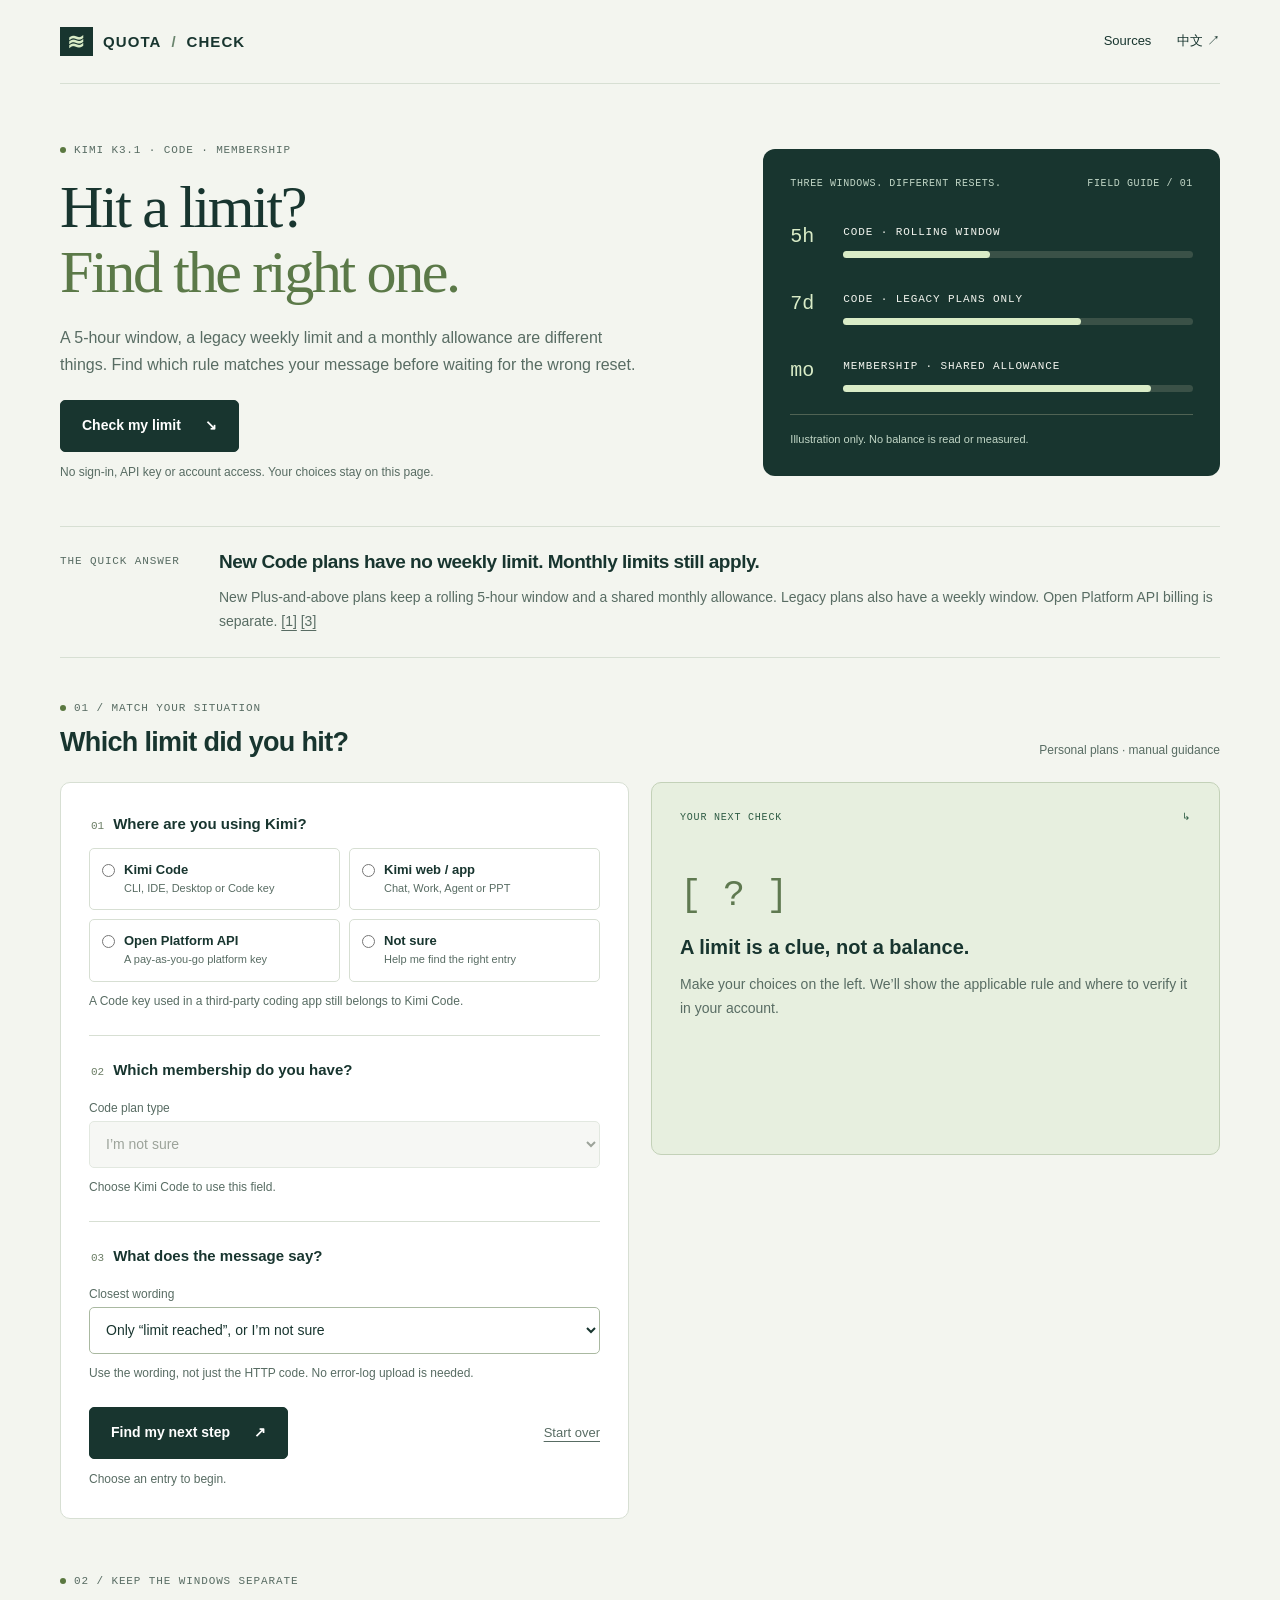
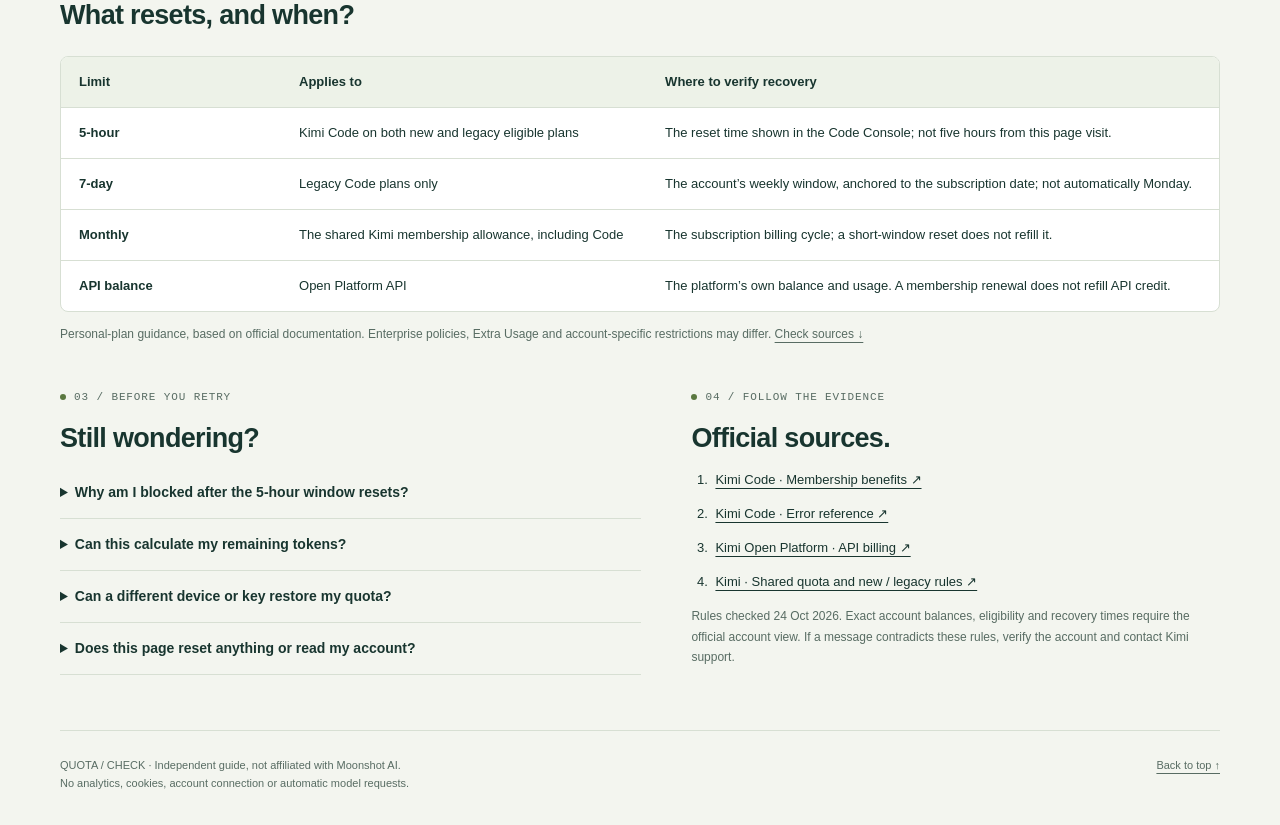
==== index.html @ 7f6f5dc1 "发布 Kimi 额度判断助手中英文首版" ====
<!doctype html>
<html lang="en">
<head>
  <meta charset="utf-8"><meta name="viewport" content="width=device-width, initial-scale=1">
  <meta name="description" content="Kimi K3.1 or Kimi Code usage limit reached? Check 5-hour, legacy weekly, shared monthly and API limits with a free, account-free guide.">
  <meta name="theme-color" content="#18352f">
  <title>Kimi K3.1 &amp; Code Usage Limit Checker | Quota Check</title>
  <link rel="canonical" href="https://yxhtl.github.io/kimi-quota-check/">
  <link rel="alternate" hreflang="en" href="https://yxhtl.github.io/kimi-quota-check/"><link rel="alternate" hreflang="zh-CN" href="https://yxhtl.github.io/kimi-quota-check/zh.html"><link rel="alternate" hreflang="x-default" href="https://yxhtl.github.io/kimi-quota-check/">
  <link rel="stylesheet" href="style.css"><script src="quota-rules.js" defer></script><script src="app.js" defer></script>
</head>
<body>
  <a class="skip" href="#check">Skip to quota check</a>
  <header class="header wrap"><a class="brand" href="index.html"><span class="brand-icon" aria-hidden="true">≋</span> QUOTA <i>/</i> CHECK</a><nav aria-label="Main navigation"><a href="#sources">Sources</a><a href="zh.html" lang="zh-CN" hreflang="zh-CN">中文 ↗</a></nav></header>
  <main>
    <section class="hero wrap" aria-labelledby="hero-title">
      <div><p class="eyebrow">KIMI K3.1 · CODE · MEMBERSHIP</p><h1 id="hero-title">Hit a limit?<br><em>Find the right one.</em></h1><p class="intro">A 5-hour window, a legacy weekly limit and a monthly allowance are different things. Find which rule matches your message before waiting for the wrong reset.</p><a class="primary" href="#check">Check my limit <span aria-hidden="true">↘</span></a><p class="privacy">No sign-in, API key or account access. Your choices stay on this page.</p></div>
      <div class="meter" aria-label="Three separate usage windows; this illustration is not your account balance"><div class="meter-top"><span>THREE WINDOWS. DIFFERENT RESETS.</span><span>FIELD GUIDE / 01</span></div><div class="meter-row"><b>5h</b><div><span class="meter-label">Code · rolling window</span><div class="meter-track"><span style="--length:42%"></span></div></div></div><div class="meter-row"><b>7d</b><div><span class="meter-label">Code · legacy plans only</span><div class="meter-track"><span style="--length:68%"></span></div></div></div><div class="meter-row"><b>mo</b><div><span class="meter-label">Membership · shared allowance</span><div class="meter-track"><span style="--length:88%"></span></div></div></div><p class="meter-note">Illustration only. No balance is read or measured.</p></div>
    </section>
    <section class="quick-answer wrap"><span class="section-tag">THE QUICK ANSWER</span><div><h2>New Code plans have no weekly limit. Monthly limits still apply.</h2><p>New Plus-and-above plans keep a rolling 5-hour window and a shared monthly allowance. Legacy plans also have a weekly window. Open Platform API billing is separate. <a href="#source-membership">[1]</a> <a href="#source-api">[3]</a></p></div></section>
    <section class="wrap" id="check" aria-labelledby="check-title"><div class="section-heading"><div><p class="eyebrow">01 / MATCH YOUR SITUATION</p><h2 id="check-title">Which limit did you hit?</h2></div><span class="small-note">Personal plans · manual guidance</span></div>
      <noscript><p class="no-script">The interactive check needs JavaScript. You can still use the <a href="#rules">rules table</a> and official sources below.</p></noscript>
      <div class="workspace">
        <form class="panel form-panel" id="quota-form">
          <fieldset><legend><span class="field-no">01</span>Where are you using Kimi?</legend><div class="product-options">
            <label class="product-option"><input type="radio" name="product" value="code" required><span><strong>Kimi Code</strong><small>CLI, IDE, Desktop or Code key</small></span></label>
            <label class="product-option"><input type="radio" name="product" value="web"><span><strong>Kimi web / app</strong><small>Chat, Work, Agent or PPT</small></span></label>
            <label class="product-option"><input type="radio" name="product" value="api"><span><strong>Open Platform API</strong><small>A pay-as-you-go platform key</small></span></label>
            <label class="product-option"><input type="radio" name="product" value="unknown"><span><strong>Not sure</strong><small>Help me find the right entry</small></span></label>
          </div><p class="hint">A Code key used in a third-party coding app still belongs to Kimi Code.</p></fieldset>
          <fieldset><legend><span class="field-no">02</span>Which membership do you have?</legend><label class="select-label" for="plan"><span class="small-note">Code plan type</span><select id="plan" name="plan" disabled><option value="unknown">I’m not sure</option><option value="new">New plan · Plus / Pro / Max / Ultra</option><option value="legacy">Legacy · Andante / Moderato / Allegretto / Allegro</option><option value="go">Go</option></select></label><p class="hint" id="plan-hint">Choose Kimi Code to use this field.</p></fieldset>
          <fieldset><legend><span class="field-no">03</span>What does the message say?</legend><label class="select-label" for="symptom"><span class="small-note">Closest wording</span><select id="symptom" name="symptom"><option value="unknown">Only “limit reached”, or I’m not sure</option><option value="five">5-hour usage limit</option><option value="week">Weekly / 7-day usage limit</option><option value="month">Monthly quota / billing-cycle limit</option><option value="credit">Credit or Extra Usage balance is insufficient</option><option value="permission">No access to a model or context window</option><option value="rate">Only 429, too many requests, or engine overload</option></select></label><p class="hint">Use the wording, not just the HTTP code. No error-log upload is needed.</p></fieldset>
          <div class="form-actions"><button class="primary" type="submit">Find my next step <span aria-hidden="true">↗</span></button><button class="reset" type="reset">Start over</button></div><p class="feedback" id="form-feedback" aria-live="polite">Choose an entry to begin.</p>
        </form>
        <section class="panel result-panel" id="result-panel" aria-label="Your result"><p class="result-kicker"><span>YOUR NEXT CHECK</span><span aria-hidden="true">↳</span></p><div id="empty-result" class="result-placeholder"><div class="empty-icon" aria-hidden="true">[ ? ]</div><h3>A limit is a clue, not a balance.</h3><p>Make your choices on the left. We’ll show the applicable rule and where to verify it in your account.</p></div><div id="result-content" hidden><h3 id="result-title" tabindex="-1"></h3><p class="result-summary" id="result-summary"></p><p class="result-label">WHAT TO DO NEXT</p><ol class="result-steps" id="result-steps"></ol><p class="result-caution" id="result-caution"></p><div class="result-links" id="result-links"></div></div></section>
      </div>
    </section>
    <section class="reference wrap" id="rules" aria-labelledby="rules-title"><div class="section-heading"><div><p class="eyebrow">02 / KEEP THE WINDOWS SEPARATE</p><h2 id="rules-title">What resets, and when?</h2></div></div><div class="table-scroll" tabindex="0" role="region" aria-label="Quota rules table"><table><thead><tr><th scope="col">Limit</th><th scope="col">Applies to</th><th scope="col">Where to verify recovery</th></tr></thead><tbody><tr><th scope="row">5-hour</th><td>Kimi Code on both new and legacy eligible plans</td><td>The reset time shown in the Code Console; not five hours from this page visit.</td></tr><tr><th scope="row">7-day</th><td>Legacy Code plans only</td><td>The account’s weekly window, anchored to the subscription date; not automatically Monday.</td></tr><tr><th scope="row">Monthly</th><td>The shared Kimi membership allowance, including Code</td><td>The subscription billing cycle; a short-window reset does not refill it.</td></tr><tr><th scope="row">API balance</th><td>Open Platform API</td><td>The platform’s own balance and usage. A membership renewal does not refill API credit.</td></tr></tbody></table></div><p class="table-note">Personal-plan guidance, based on official documentation. Enterprise policies, Extra Usage and account-specific restrictions may differ. <a href="#sources">Check sources ↓</a></p></section>
    <section class="bottom-grid wrap"><div class="faq"><p class="eyebrow">03 / BEFORE YOU RETRY</p><h2>Still wondering?</h2><details><summary>Why am I blocked after the 5-hour window resets?</summary><p>The monthly pool can still be exhausted; legacy plans also have a weekly limit. Check all applicable meters in the official console.</p></details><details><summary>Can this calculate my remaining tokens?</summary><p>No. The official documents do not provide a universal token cap. Usage depends on your plan and workload, so a percentage cannot reliably be turned into a fixed number of tokens.</p></details><details><summary>Can a different device or key restore my quota?</summary><p>Kimi Code devices and Code keys share account usage. A separate Open Platform API key uses separate billing, not a fresh membership allowance.</p></details><details><summary>Does this page reset anything or read my account?</summary><p>No. It filters published guidance using your selections. Nothing is sent, stored or connected. Exact balances and reset times come from Kimi.</p></details></div><div class="sources" id="sources"><p class="eyebrow">04 / FOLLOW THE EVIDENCE</p><h2>Official sources.</h2><ol><li id="source-membership"><a href="https://www.kimi.com/code/docs/en/kimi-code/membership.html">Kimi Code · Membership benefits ↗</a></li><li id="source-errors"><a href="https://www.kimi.com/code/docs/en/kimi-code/error-reference.html">Kimi Code · Error reference ↗</a></li><li id="source-api"><a href="https://platform.kimi.com/docs/pricing/chat">Kimi Open Platform · API billing ↗</a></li><li id="source-shared"><a href="https://www.kimi.com/help/membership/membership-update-rules">Kimi · Shared quota and new / legacy rules ↗</a></li></ol><p class="source-note">Rules checked <time datetime="2026-10-24">24 Oct 2026</time>. Exact account balances, eligibility and recovery times require the official account view. If a message contradicts these rules, verify the account and contact Kimi support.</p></div></section>
  </main><footer class="wrap"><p>QUOTA / CHECK · Independent guide, not affiliated with Moonshot AI.<br>No analytics, cookies, account connection or automatic model requests.</p><a href="#hero-title">Back to top ↑</a></footer>
</body>
</html>
---- style.css ----
:root{--ink:#18352f;--muted:#586c63;--paper:#f3f5ef;--white:#fff;--line:#d7dfd3;--green:#d9ecc7;--accent:#2e5c44;--soft:#edf2e8;--mono:Consolas,"Liberation Mono",monospace}
*{box-sizing:border-box}html{scroll-behavior:smooth;scroll-padding-top:24px}body{margin:0;color:var(--ink);background:var(--paper);font-family:Arial,"Microsoft YaHei",sans-serif;line-height:1.7;-webkit-font-smoothing:antialiased}a{color:inherit;text-underline-offset:4px}a:hover{color:var(--accent)}button,select,input{font:inherit}button,select,a{touch-action:manipulation}:focus-visible{outline:3px solid #a15c1d;outline-offset:4px}[hidden]{display:none!important}.wrap{width:min(1160px,calc(100% - 64px));margin-inline:auto}.skip{position:absolute;top:-80px;left:16px;z-index:2;background:var(--ink);color:white;padding:10px 18px}.skip:focus{top:10px}.header{display:flex;align-items:center;justify-content:space-between;gap:20px;padding-block:27px;border-bottom:1px solid var(--line)}.brand{display:flex;gap:10px;align-items:center;text-decoration:none;font-size:15px;font-weight:800;letter-spacing:.07em}.brand-icon{background:var(--ink);color:var(--green);padding:0 7px;font-size:21px;line-height:29px}.brand i{font-style:normal;color:#6a856e}nav{display:flex;gap:26px;font-size:13px}nav a{text-decoration:none}.hero{display:grid;grid-template-columns:1.4fr 1fr;gap:64px;align-items:center;padding-block:58px 44px}.eyebrow,.section-tag,.micro,.meter-label{font:11px/1.6 var(--mono);letter-spacing:.08em;text-transform:uppercase}.eyebrow{color:var(--muted);margin:0 0 14px}.eyebrow::before{content:"";display:inline-block;width:6px;height:6px;background:#5a7840;border-radius:50%;margin-right:8px}h1{font:500 clamp(40px,4.7vw,64px)/1.09 Georgia,"Songti SC",SimSun,serif;letter-spacing:-.04em;margin:0 0 19px}h1 em{font-style:normal;color:#5b7948}.intro{max-width:590px;font-size:16px;color:var(--muted);margin:0 0 22px}.primary{display:inline-flex;align-items:center;justify-content:space-between;gap:24px;background:var(--ink);color:white;border:1px solid var(--ink);padding:13px 21px;text-decoration:none;font-size:14px;font-weight:bold;cursor:pointer;border-radius:5px}.primary:hover{background:var(--accent);color:white}.privacy{font-size:12px;color:var(--muted);margin:10px 0 0}.meter{background:var(--ink);border-radius:12px;padding:27px;color:var(--paper)}.meter-top{display:flex;justify-content:space-between;gap:14px;color:#c2d7c7;font:10px/1.5 var(--mono);letter-spacing:.06em}.meter-row{display:grid;grid-template-columns:40px 1fr;gap:13px;align-items:center;margin-top:25px}.meter-row b{font:20px/1 var(--mono);color:var(--green)}.meter-track{height:7px;border-radius:10px;background:#3a5147;margin-top:8px}.meter-track span{display:block;width:var(--length);height:100%;border-radius:inherit;background:var(--green)}.meter-note{font-size:11px;color:#c2d7c7;border-top:1px solid #506354;padding-top:15px;margin:22px 0 0}.quick-answer{display:grid;grid-template-columns:135px 1fr;gap:24px;border-block:1px solid var(--line);padding-block:23px;margin-bottom:42px}.section-tag{color:var(--muted);padding-top:3px}h2{font-size:27px;line-height:1.3;letter-spacing:-.025em;margin:0 0 11px}h3{font-size:20px;line-height:1.4;margin:0 0 12px}.quick-answer h2{font-size:19px}.quick-answer p{margin:0;color:var(--muted);font-size:14px}.section-heading{display:flex;align-items:flex-end;justify-content:space-between;gap:25px;margin-bottom:22px}.section-heading .eyebrow{margin-bottom:8px}.section-heading h2{margin:0}.small-note{font-size:12px;color:var(--muted)}.workspace{display:grid;grid-template-columns:1fr 1fr;gap:22px;align-items:start}.panel{background:var(--white);border:1px solid var(--line);border-radius:10px;padding:28px}.form-panel{padding-top:7px}fieldset{margin:0;padding:21px 0 24px;border:0;border-bottom:1px solid var(--line);min-width:0}fieldset:last-of-type{border-bottom:0}legend{float:left;width:100%;font-size:15px;font-weight:bold;margin:0 0 11px}.field-no{font:11px var(--mono);color:#6c7e66;margin-right:9px}.product-options{clear:both;display:grid;grid-template-columns:1fr 1fr;gap:9px}.product-option{position:relative;display:flex;align-items:flex-start;gap:9px;border:1px solid var(--line);padding:12px;cursor:pointer;border-radius:5px;font-size:13px;line-height:1.4}.product-option input{margin:3px 0 0;accent-color:var(--accent);flex-shrink:0}.product-option:has(input:checked){background:var(--soft);border-color:var(--accent)}.product-option strong{display:block;font-size:13px}.product-option small{font-size:11px;color:var(--muted)}.select-label{display:block;clear:both}.select-label select{width:100%;min-height:47px;border:1px solid #aab9a1;color:var(--ink);background:white;border-radius:5px;padding:10px 32px 10px 12px;font-size:14px}.select-label select:disabled{background:#f3f4f0;color:#737d70;border-color:var(--line)}.hint{clear:both;font-size:12px;color:var(--muted);margin:9px 0 0}.form-actions{display:flex;align-items:center;justify-content:space-between;gap:20px}.reset{border:0;background:none;color:var(--muted);padding:9px 0;cursor:pointer;font-size:13px;text-decoration:underline;text-underline-offset:4px}.feedback{font-size:12px;min-height:21px;margin:10px 0 0;color:var(--muted)}.result-panel{background:#e7efdf;min-height:373px;border-color:#c3d1b8}.result-kicker{display:flex;align-items:center;justify-content:space-between;font:10px var(--mono);letter-spacing:.08em;margin:0 0 22px;color:var(--accent)}.result-placeholder{padding-block:33px}.result-placeholder .empty-icon{font:36px/1 var(--mono);margin-bottom:19px;color:#5f7950}.result-placeholder p{font-size:14px;color:var(--muted);margin:0}.result-summary{font-size:15px;margin:0 0 22px}.result-label{font-size:11px;letter-spacing:.04em;color:#496042;font-weight:bold;margin:17px 0 8px}.result-steps{font-size:14px;padding-left:22px;margin:0}.result-steps li{padding-left:4px;margin-bottom:10px}.result-caution{padding:14px;border:1px solid #b9cba9;background:#f5f8f0;font-size:13px;margin-top:19px;border-radius:5px}.result-links{display:flex;flex-direction:column;align-items:flex-start;gap:8px;border-top:1px solid #b9cba9;margin-top:23px;padding-top:17px;font-size:12px}.reference{padding-block:54px 35px}.table-scroll{overflow:auto;border:1px solid var(--line);border-radius:8px;background:white}table{width:100%;border-collapse:collapse;min-width:560px;text-align:left;font-size:13px}th,td{padding:14px 18px;border-bottom:1px solid var(--line);vertical-align:top}thead{background:var(--soft)}th{font-weight:600}tbody th{width:19%}tbody tr:last-child td,tbody tr:last-child th{border-bottom:0}.table-note{font-size:12px;color:var(--muted);margin-bottom:0}.bottom-grid{display:grid;grid-template-columns:1.1fr 1fr;gap:50px;padding-block:10px 50px}.faq details{border-bottom:1px solid var(--line);padding:15px 0;font-size:14px}.faq summary{cursor:pointer;font-weight:bold;line-height:1.5}.faq details p{color:var(--muted);font-size:13px;margin:12px 0 0}.sources{padding-top:0}.sources ol{padding-left:20px;font-size:13px}.sources li{margin-bottom:12px;padding-left:4px}.source-note{font-size:12px;color:var(--muted)}footer{display:flex;align-items:flex-start;justify-content:space-between;gap:26px;border-top:1px solid var(--line);padding-block:25px 32px;font-size:11px;color:var(--muted)}footer p{margin:0;max-width:590px}footer a{white-space:nowrap}.no-script{font-size:14px;padding:16px;background:#fff3d8}.no-script a{font-weight:bold}
@media(max-width:850px){.hero{gap:28px;grid-template-columns:1.2fr 1fr}.workspace{gap:16px}.panel{padding:21px}.form-panel{padding-top:0}.bottom-grid{gap:30px}.wrap{width:calc(100% - 40px)}}
@media(max-width:650px){.wrap{width:calc(100% - 32px)}.header{padding-block:21px}.brand{font-size:12px;gap:7px}nav{gap:15px;font-size:12px}.hero{grid-template-columns:1fr;gap:26px;padding-block:37px 28px}h1{font-size:43px}.intro{font-size:15px}.meter{padding:20px}.meter-row{margin-top:15px}.meter-note{margin-top:17px;padding-top:12px}.meter-top{font-size:9px}.quick-answer{grid-template-columns:1fr;gap:8px;padding-block:20px;margin-bottom:30px}.section-heading{display:block}.section-heading .small-note{display:block;margin-top:9px}.workspace,.bottom-grid{grid-template-columns:1fr}.panel{padding:21px}.form-panel{padding-top:0}.result-panel{min-height:260px}.result-placeholder{padding-block:15px}h2{font-size:25px}.reference{padding-block:35px 24px}.bottom-grid{gap:30px;padding-bottom:33px}.product-option{padding:11px 9px}.product-option strong{font-size:12px}.form-actions{gap:12px}.form-actions .primary{font-size:13px;padding:12px 16px}footer{display:block}footer p{margin-bottom:14px}}
@media(max-width:650px){.header{gap:10px}nav{gap:12px}html[lang="zh-CN"] h1{font-size:clamp(29px,9vw,36px);line-height:1.18}}
@media(prefers-reduced-motion:reduce){html{scroll-behavior:auto}}
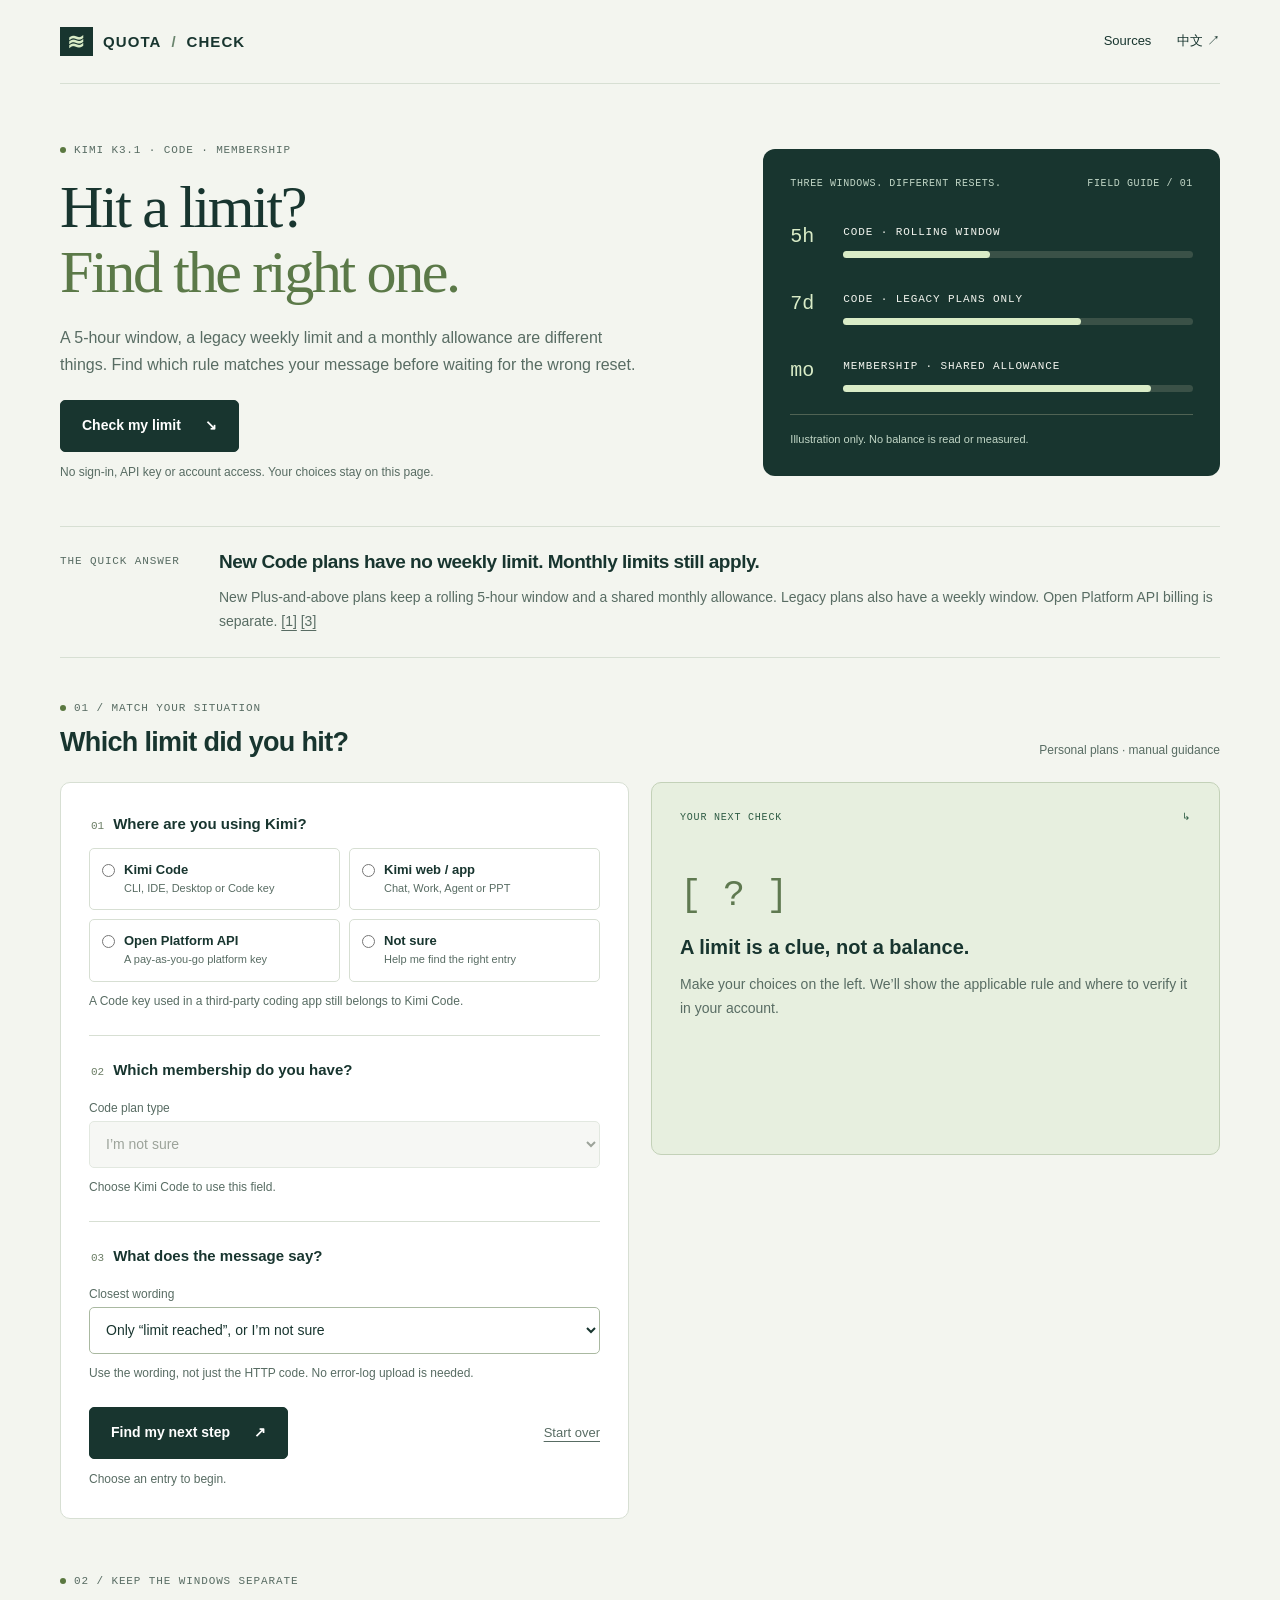
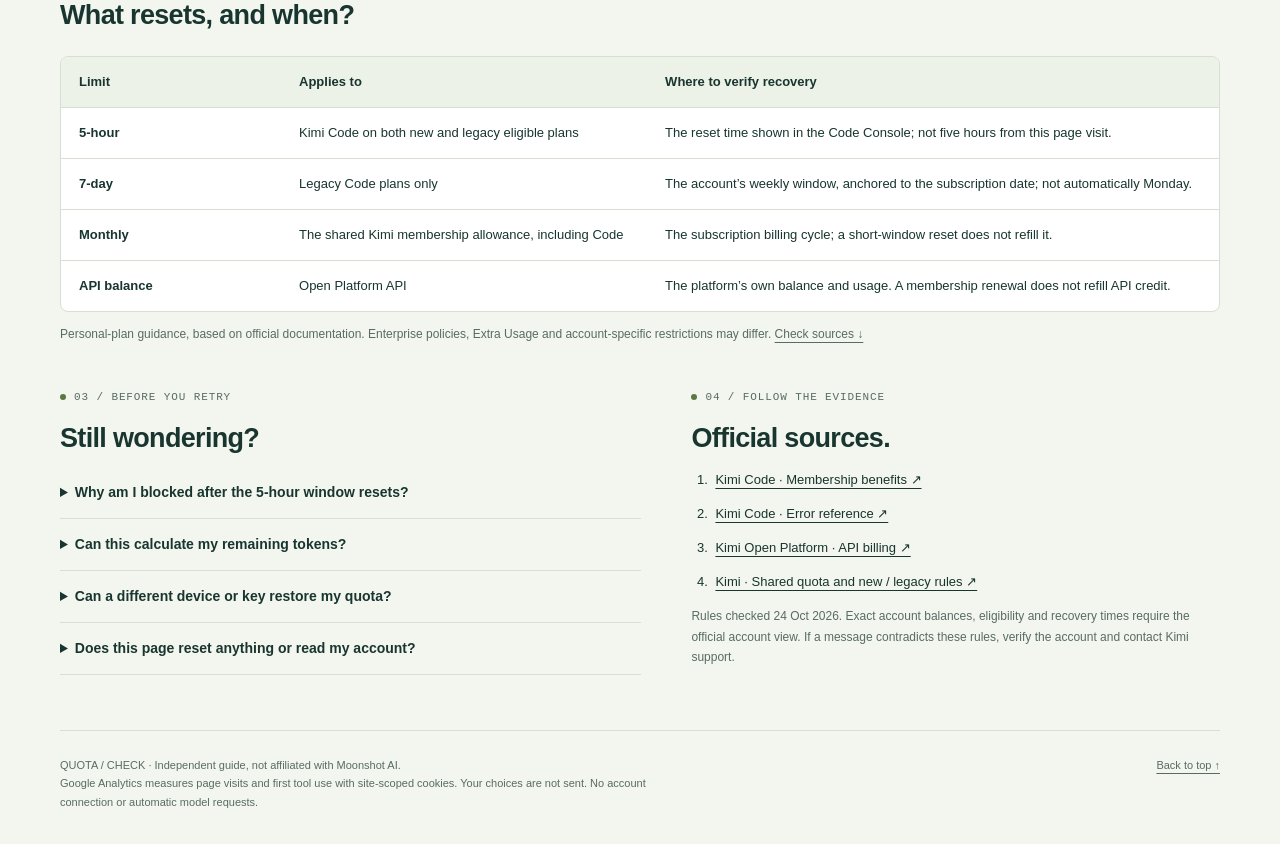
==== commit bcb67d67: "接入 Kimi 独立搜索验证与精简访问统计" ====
--- a/index.html
+++ b/index.html
@@ -4,10 +4,11 @@
   <meta charset="utf-8"><meta name="viewport" content="width=device-width, initial-scale=1">
   <meta name="description" content="Kimi K3.1 or Kimi Code usage limit reached? Check 5-hour, legacy weekly, shared monthly and API limits with a free, account-free guide.">
   <meta name="theme-color" content="#18352f">
+  <meta name="google-site-verification" content="pBHkKJALWgEsYoh5x7FHXkiHy3ZJy1XOUQiFGZpVjVI">
   <title>Kimi K3.1 &amp; Code Usage Limit Checker | Quota Check</title>
   <link rel="canonical" href="https://yxhtl.github.io/kimi-quota-check/">
   <link rel="alternate" hreflang="en" href="https://yxhtl.github.io/kimi-quota-check/"><link rel="alternate" hreflang="zh-CN" href="https://yxhtl.github.io/kimi-quota-check/zh.html"><link rel="alternate" hreflang="x-default" href="https://yxhtl.github.io/kimi-quota-check/">
-  <link rel="stylesheet" href="style.css"><script src="quota-rules.js" defer></script><script src="app.js" defer></script>
+  <link rel="stylesheet" href="style.css"><script src="quota-rules.js" defer></script><script src="analytics.js" defer></script><script src="app.js" defer></script>
 </head>
 <body>
   <a class="skip" href="#check">Skip to quota check</a>
@@ -37,6 +38,6 @@
     </section>
     <section class="reference wrap" id="rules" aria-labelledby="rules-title"><div class="section-heading"><div><p class="eyebrow">02 / KEEP THE WINDOWS SEPARATE</p><h2 id="rules-title">What resets, and when?</h2></div></div><div class="table-scroll" tabindex="0" role="region" aria-label="Quota rules table"><table><thead><tr><th scope="col">Limit</th><th scope="col">Applies to</th><th scope="col">Where to verify recovery</th></tr></thead><tbody><tr><th scope="row">5-hour</th><td>Kimi Code on both new and legacy eligible plans</td><td>The reset time shown in the Code Console; not five hours from this page visit.</td></tr><tr><th scope="row">7-day</th><td>Legacy Code plans only</td><td>The account’s weekly window, anchored to the subscription date; not automatically Monday.</td></tr><tr><th scope="row">Monthly</th><td>The shared Kimi membership allowance, including Code</td><td>The subscription billing cycle; a short-window reset does not refill it.</td></tr><tr><th scope="row">API balance</th><td>Open Platform API</td><td>The platform’s own balance and usage. A membership renewal does not refill API credit.</td></tr></tbody></table></div><p class="table-note">Personal-plan guidance, based on official documentation. Enterprise policies, Extra Usage and account-specific restrictions may differ. <a href="#sources">Check sources ↓</a></p></section>
     <section class="bottom-grid wrap"><div class="faq"><p class="eyebrow">03 / BEFORE YOU RETRY</p><h2>Still wondering?</h2><details><summary>Why am I blocked after the 5-hour window resets?</summary><p>The monthly pool can still be exhausted; legacy plans also have a weekly limit. Check all applicable meters in the official console.</p></details><details><summary>Can this calculate my remaining tokens?</summary><p>No. The official documents do not provide a universal token cap. Usage depends on your plan and workload, so a percentage cannot reliably be turned into a fixed number of tokens.</p></details><details><summary>Can a different device or key restore my quota?</summary><p>Kimi Code devices and Code keys share account usage. A separate Open Platform API key uses separate billing, not a fresh membership allowance.</p></details><details><summary>Does this page reset anything or read my account?</summary><p>No. It filters published guidance using your selections. Nothing is sent, stored or connected. Exact balances and reset times come from Kimi.</p></details></div><div class="sources" id="sources"><p class="eyebrow">04 / FOLLOW THE EVIDENCE</p><h2>Official sources.</h2><ol><li id="source-membership"><a href="https://www.kimi.com/code/docs/en/kimi-code/membership.html">Kimi Code · Membership benefits ↗</a></li><li id="source-errors"><a href="https://www.kimi.com/code/docs/en/kimi-code/error-reference.html">Kimi Code · Error reference ↗</a></li><li id="source-api"><a href="https://platform.kimi.com/docs/pricing/chat">Kimi Open Platform · API billing ↗</a></li><li id="source-shared"><a href="https://www.kimi.com/help/membership/membership-update-rules">Kimi · Shared quota and new / legacy rules ↗</a></li></ol><p class="source-note">Rules checked <time datetime="2026-10-24">24 Oct 2026</time>. Exact account balances, eligibility and recovery times require the official account view. If a message contradicts these rules, verify the account and contact Kimi support.</p></div></section>
-  </main><footer class="wrap"><p>QUOTA / CHECK · Independent guide, not affiliated with Moonshot AI.<br>No analytics, cookies, account connection or automatic model requests.</p><a href="#hero-title">Back to top ↑</a></footer>
+  </main><footer class="wrap"><p>QUOTA / CHECK · Independent guide, not affiliated with Moonshot AI.<br>Google Analytics measures page visits and first tool use with site-scoped cookies. Your choices are not sent. No account connection or automatic model requests.</p><a href="#hero-title">Back to top ↑</a></footer>
 </body>
 </html>
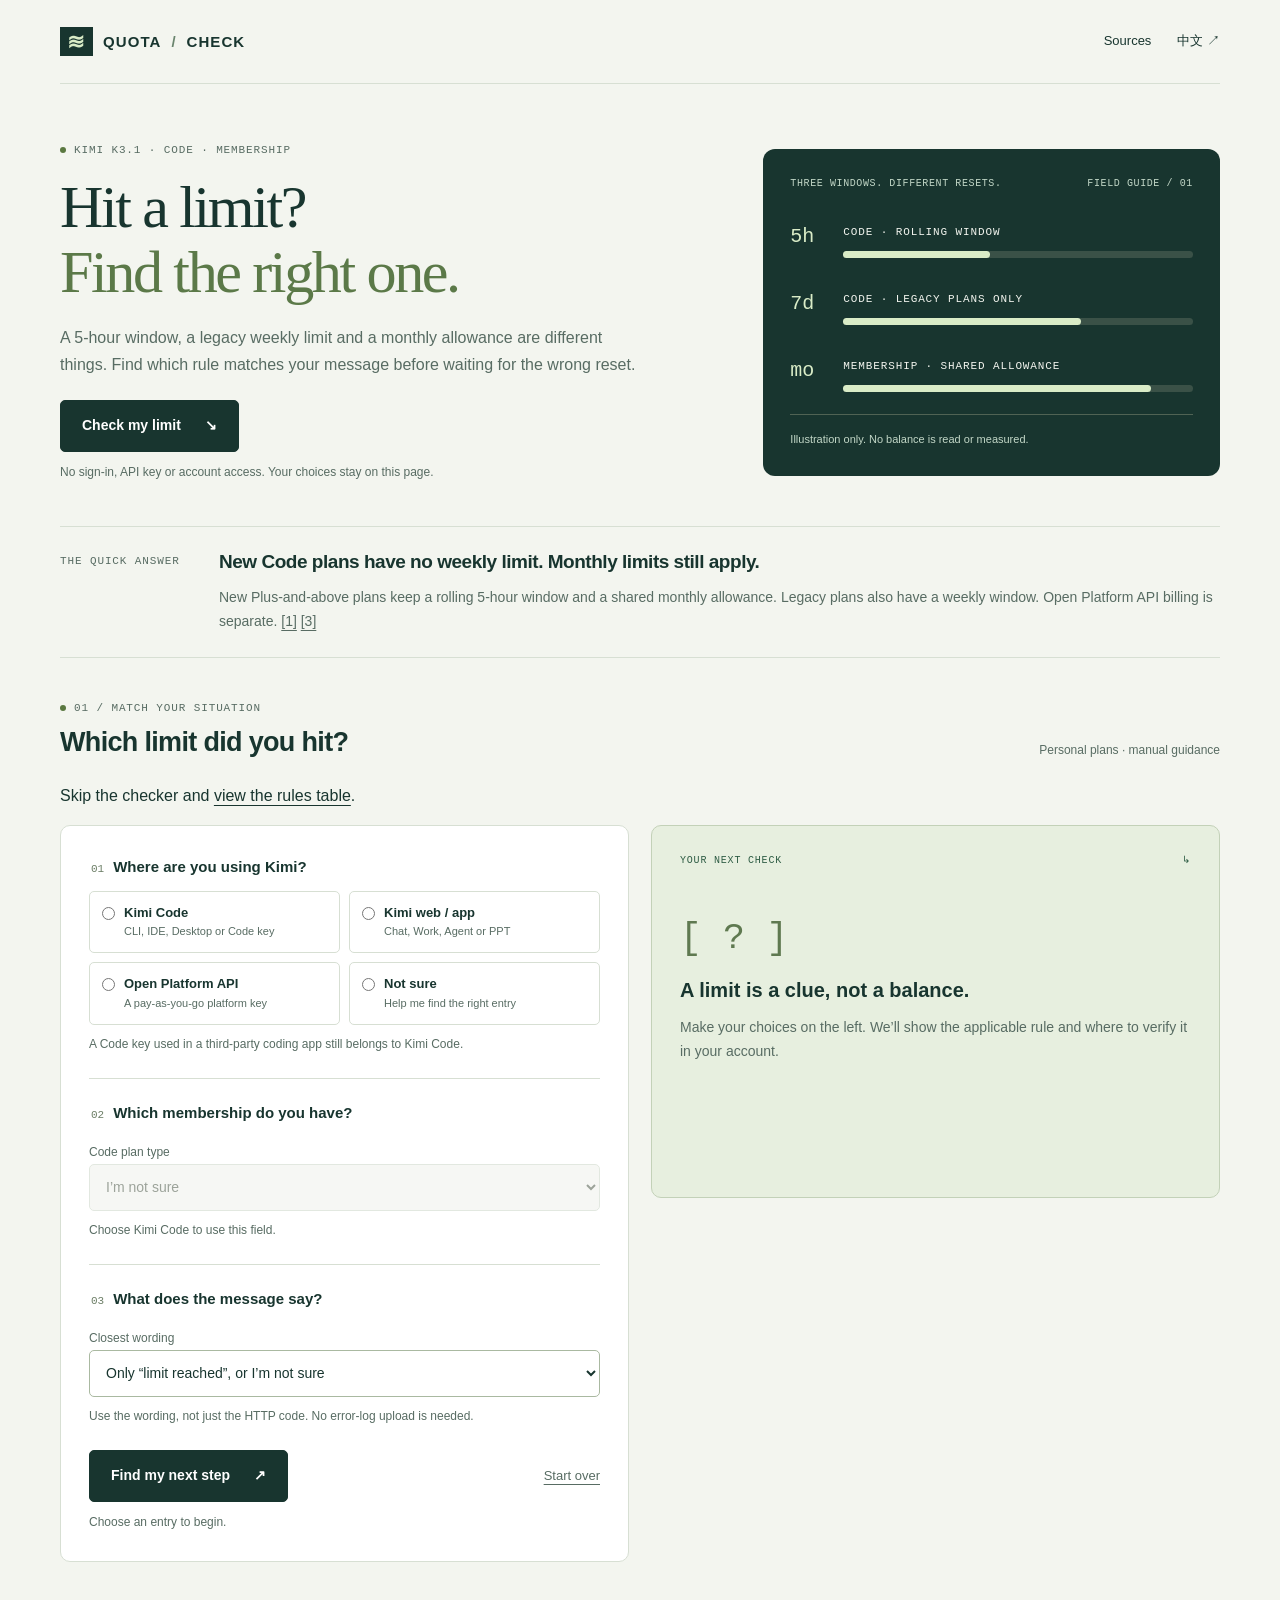
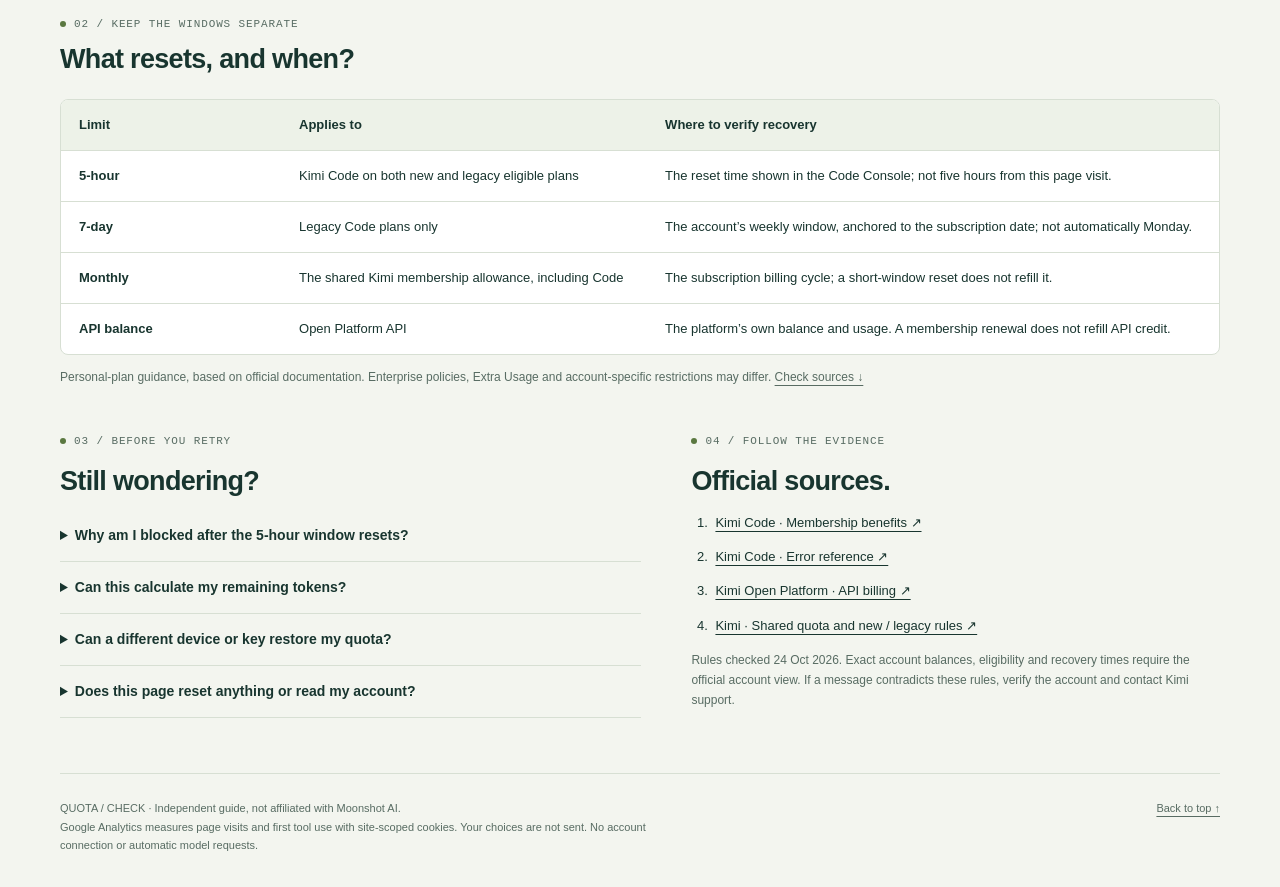
==== commit 1ca52add: "补齐脚本失效时的规则入口与交互就绪检查" ====
--- a/index.html
+++ b/index.html
@@ -20,7 +20,7 @@
     </section>
     <section class="quick-answer wrap"><span class="section-tag">THE QUICK ANSWER</span><div><h2>New Code plans have no weekly limit. Monthly limits still apply.</h2><p>New Plus-and-above plans keep a rolling 5-hour window and a shared monthly allowance. Legacy plans also have a weekly window. Open Platform API billing is separate. <a href="#source-membership">[1]</a> <a href="#source-api">[3]</a></p></div></section>
     <section class="wrap" id="check" aria-labelledby="check-title"><div class="section-heading"><div><p class="eyebrow">01 / MATCH YOUR SITUATION</p><h2 id="check-title">Which limit did you hit?</h2></div><span class="small-note">Personal plans · manual guidance</span></div>
-      <noscript><p class="no-script">The interactive check needs JavaScript. You can still use the <a href="#rules">rules table</a> and official sources below.</p></noscript>
+      <p>Skip the checker and <a href="#rules">view the rules table</a>.</p>
       <div class="workspace">
         <form class="panel form-panel" id="quota-form">
           <fieldset><legend><span class="field-no">01</span>Where are you using Kimi?</legend><div class="product-options">
@@ -31,12 +31,12 @@
           </div><p class="hint">A Code key used in a third-party coding app still belongs to Kimi Code.</p></fieldset>
           <fieldset><legend><span class="field-no">02</span>Which membership do you have?</legend><label class="select-label" for="plan"><span class="small-note">Code plan type</span><select id="plan" name="plan" disabled><option value="unknown">I’m not sure</option><option value="new">New plan · Plus / Pro / Max / Ultra</option><option value="legacy">Legacy · Andante / Moderato / Allegretto / Allegro</option><option value="go">Go</option></select></label><p class="hint" id="plan-hint">Choose Kimi Code to use this field.</p></fieldset>
           <fieldset><legend><span class="field-no">03</span>What does the message say?</legend><label class="select-label" for="symptom"><span class="small-note">Closest wording</span><select id="symptom" name="symptom"><option value="unknown">Only “limit reached”, or I’m not sure</option><option value="five">5-hour usage limit</option><option value="week">Weekly / 7-day usage limit</option><option value="month">Monthly quota / billing-cycle limit</option><option value="credit">Credit or Extra Usage balance is insufficient</option><option value="permission">No access to a model or context window</option><option value="rate">Only 429, too many requests, or engine overload</option></select></label><p class="hint">Use the wording, not just the HTTP code. No error-log upload is needed.</p></fieldset>
-          <div class="form-actions"><button class="primary" type="submit">Find my next step <span aria-hidden="true">↗</span></button><button class="reset" type="reset">Start over</button></div><p class="feedback" id="form-feedback" aria-live="polite">Choose an entry to begin.</p>
+          <div class="form-actions"><button class="primary" type="submit" disabled>Find my next step <span aria-hidden="true">↗</span></button><button class="reset" type="reset">Start over</button></div><p class="feedback" id="form-feedback" aria-live="polite">The interactive check is not ready.</p>
         </form>
         <section class="panel result-panel" id="result-panel" aria-label="Your result"><p class="result-kicker"><span>YOUR NEXT CHECK</span><span aria-hidden="true">↳</span></p><div id="empty-result" class="result-placeholder"><div class="empty-icon" aria-hidden="true">[ ? ]</div><h3>A limit is a clue, not a balance.</h3><p>Make your choices on the left. We’ll show the applicable rule and where to verify it in your account.</p></div><div id="result-content" hidden><h3 id="result-title" tabindex="-1"></h3><p class="result-summary" id="result-summary"></p><p class="result-label">WHAT TO DO NEXT</p><ol class="result-steps" id="result-steps"></ol><p class="result-caution" id="result-caution"></p><div class="result-links" id="result-links"></div></div></section>
       </div>
     </section>
-    <section class="reference wrap" id="rules" aria-labelledby="rules-title"><div class="section-heading"><div><p class="eyebrow">02 / KEEP THE WINDOWS SEPARATE</p><h2 id="rules-title">What resets, and when?</h2></div></div><div class="table-scroll" tabindex="0" role="region" aria-label="Quota rules table"><table><thead><tr><th scope="col">Limit</th><th scope="col">Applies to</th><th scope="col">Where to verify recovery</th></tr></thead><tbody><tr><th scope="row">5-hour</th><td>Kimi Code on both new and legacy eligible plans</td><td>The reset time shown in the Code Console; not five hours from this page visit.</td></tr><tr><th scope="row">7-day</th><td>Legacy Code plans only</td><td>The account’s weekly window, anchored to the subscription date; not automatically Monday.</td></tr><tr><th scope="row">Monthly</th><td>The shared Kimi membership allowance, including Code</td><td>The subscription billing cycle; a short-window reset does not refill it.</td></tr><tr><th scope="row">API balance</th><td>Open Platform API</td><td>The platform’s own balance and usage. A membership renewal does not refill API credit.</td></tr></tbody></table></div><p class="table-note">Personal-plan guidance, based on official documentation. Enterprise policies, Extra Usage and account-specific restrictions may differ. <a href="#sources">Check sources ↓</a></p></section>
+    <section class="reference wrap" id="rules" tabindex="-1" aria-labelledby="rules-title"><div class="section-heading"><div><p class="eyebrow">02 / KEEP THE WINDOWS SEPARATE</p><h2 id="rules-title">What resets, and when?</h2></div></div><div class="table-scroll" tabindex="0" role="region" aria-label="Quota rules table"><table><thead><tr><th scope="col">Limit</th><th scope="col">Applies to</th><th scope="col">Where to verify recovery</th></tr></thead><tbody><tr><th scope="row">5-hour</th><td>Kimi Code on both new and legacy eligible plans</td><td>The reset time shown in the Code Console; not five hours from this page visit.</td></tr><tr><th scope="row">7-day</th><td>Legacy Code plans only</td><td>The account’s weekly window, anchored to the subscription date; not automatically Monday.</td></tr><tr><th scope="row">Monthly</th><td>The shared Kimi membership allowance, including Code</td><td>The subscription billing cycle; a short-window reset does not refill it.</td></tr><tr><th scope="row">API balance</th><td>Open Platform API</td><td>The platform’s own balance and usage. A membership renewal does not refill API credit.</td></tr></tbody></table></div><p class="table-note">Personal-plan guidance, based on official documentation. Enterprise policies, Extra Usage and account-specific restrictions may differ. <a href="#sources">Check sources ↓</a></p></section>
     <section class="bottom-grid wrap"><div class="faq"><p class="eyebrow">03 / BEFORE YOU RETRY</p><h2>Still wondering?</h2><details><summary>Why am I blocked after the 5-hour window resets?</summary><p>The monthly pool can still be exhausted; legacy plans also have a weekly limit. Check all applicable meters in the official console.</p></details><details><summary>Can this calculate my remaining tokens?</summary><p>No. The official documents do not provide a universal token cap. Usage depends on your plan and workload, so a percentage cannot reliably be turned into a fixed number of tokens.</p></details><details><summary>Can a different device or key restore my quota?</summary><p>Kimi Code devices and Code keys share account usage. A separate Open Platform API key uses separate billing, not a fresh membership allowance.</p></details><details><summary>Does this page reset anything or read my account?</summary><p>No. It filters published guidance using your selections. Nothing is sent, stored or connected. Exact balances and reset times come from Kimi.</p></details></div><div class="sources" id="sources"><p class="eyebrow">04 / FOLLOW THE EVIDENCE</p><h2>Official sources.</h2><ol><li id="source-membership"><a href="https://www.kimi.com/code/docs/en/kimi-code/membership.html">Kimi Code · Membership benefits ↗</a></li><li id="source-errors"><a href="https://www.kimi.com/code/docs/en/kimi-code/error-reference.html">Kimi Code · Error reference ↗</a></li><li id="source-api"><a href="https://platform.kimi.com/docs/pricing/chat">Kimi Open Platform · API billing ↗</a></li><li id="source-shared"><a href="https://www.kimi.com/help/membership/membership-update-rules">Kimi · Shared quota and new / legacy rules ↗</a></li></ol><p class="source-note">Rules checked <time datetime="2026-10-24">24 Oct 2026</time>. Exact account balances, eligibility and recovery times require the official account view. If a message contradicts these rules, verify the account and contact Kimi support.</p></div></section>
   </main><footer class="wrap"><p>QUOTA / CHECK · Independent guide, not affiliated with Moonshot AI.<br>Google Analytics measures page visits and first tool use with site-scoped cookies. Your choices are not sent. No account connection or automatic model requests.</p><a href="#hero-title">Back to top ↑</a></footer>
 </body>
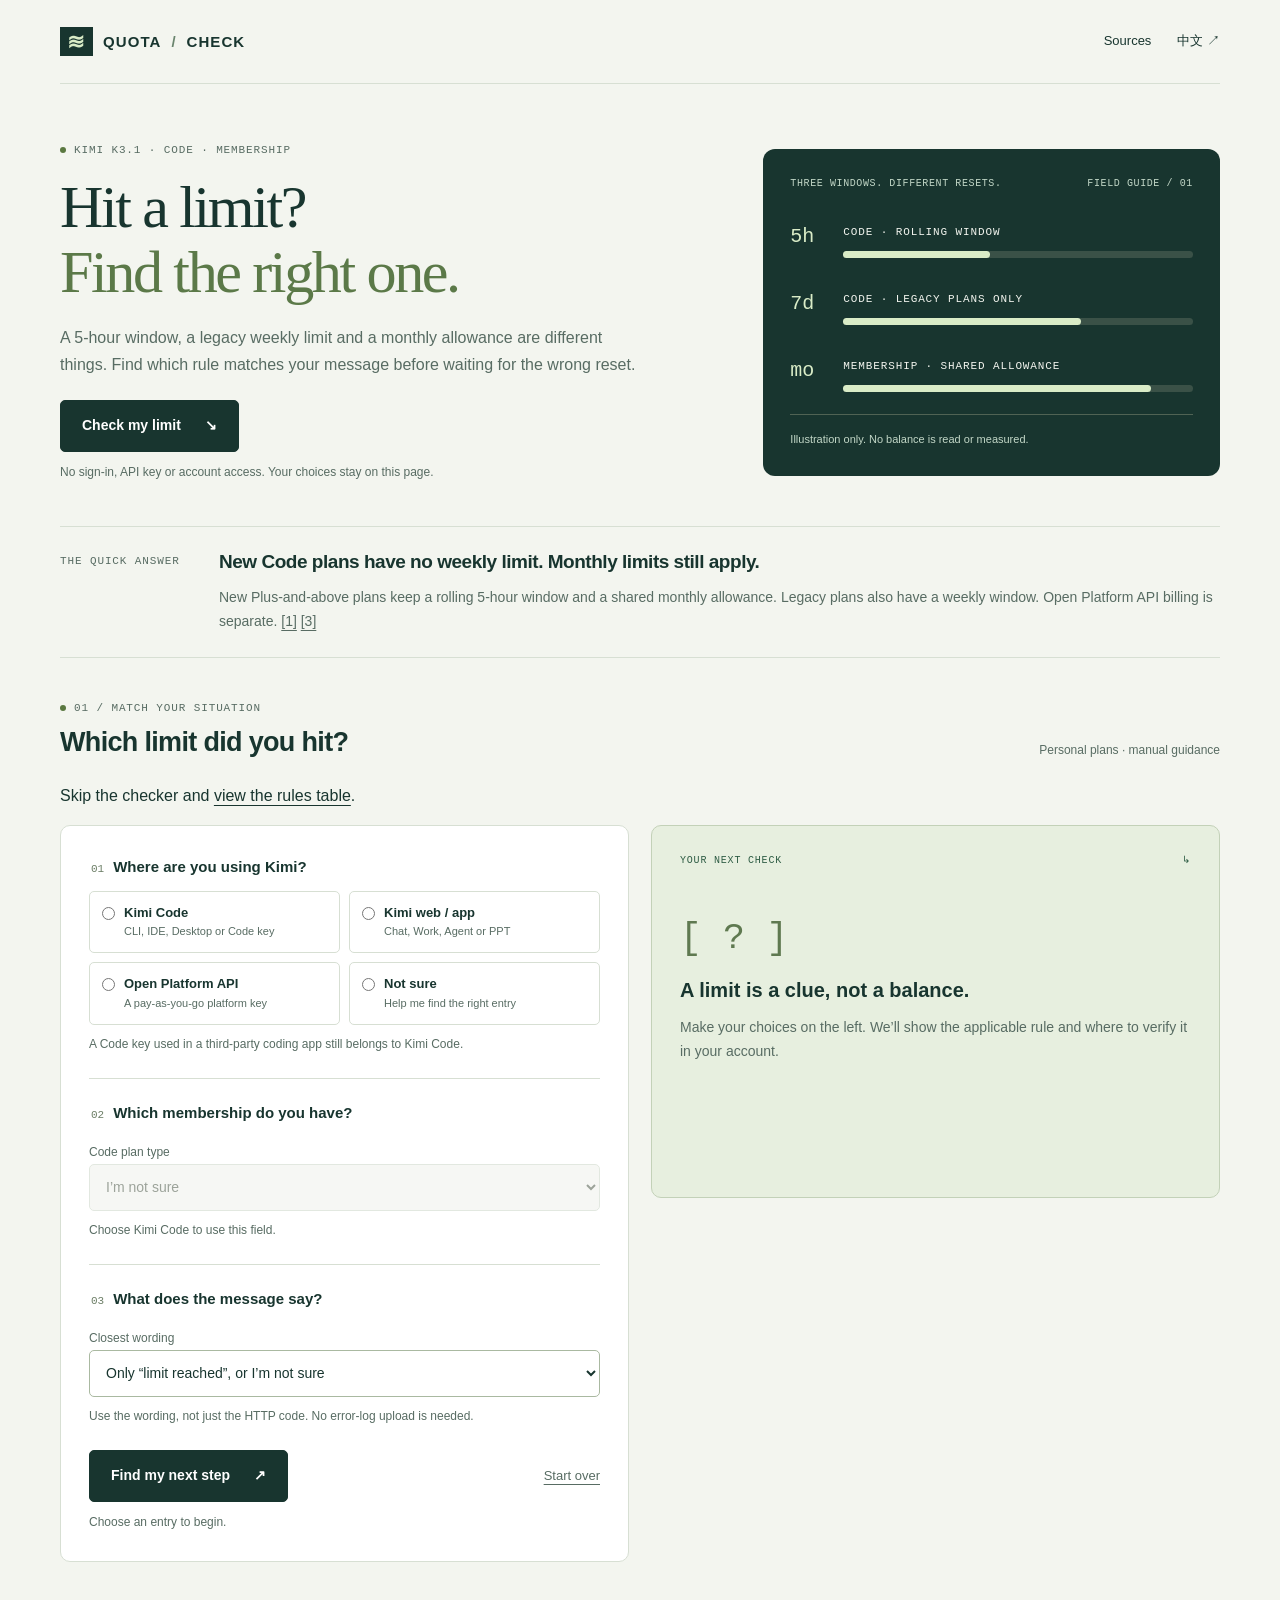
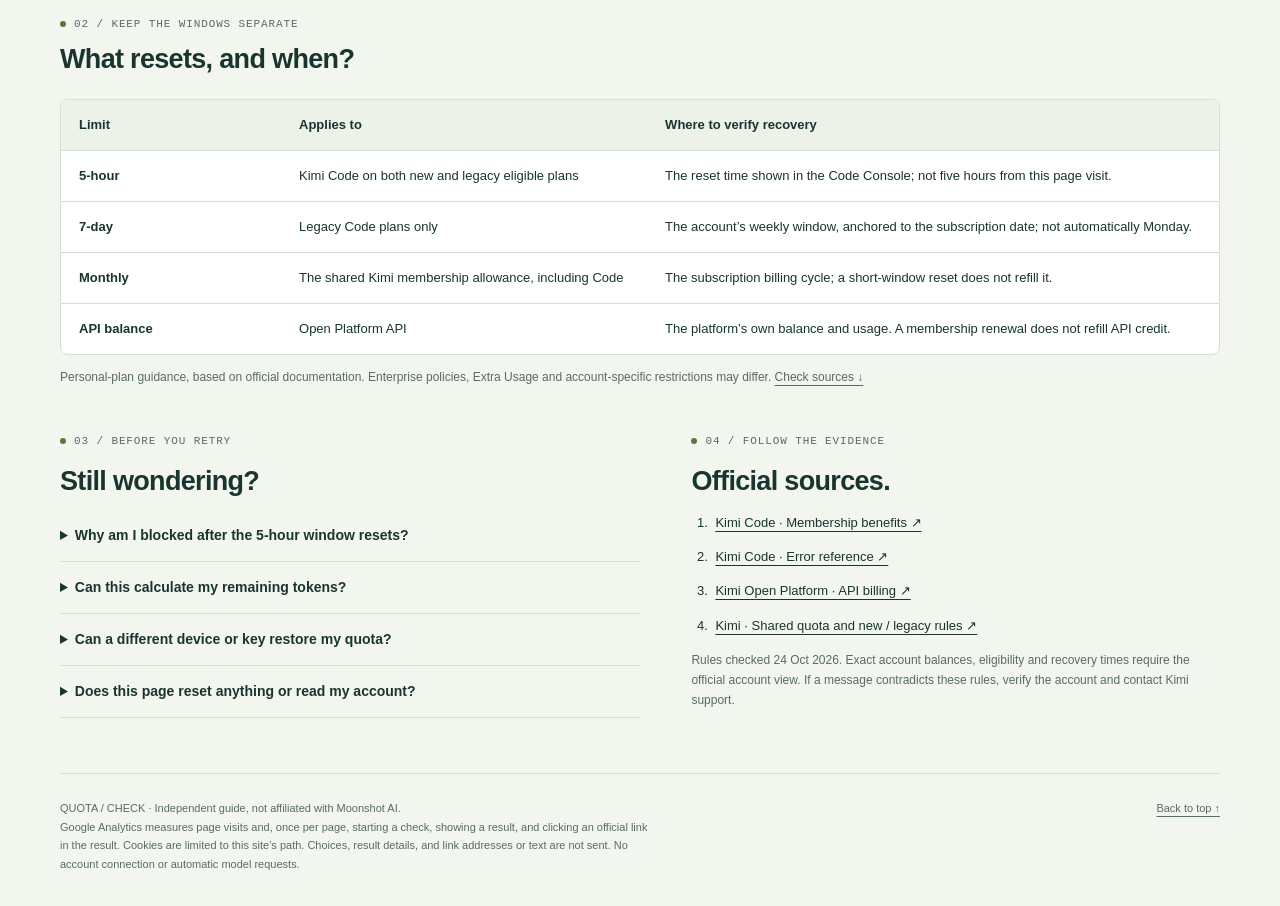
==== commit 7952ef33: "分别记录额度判断的开始结果与官方链接点击" ====
--- a/index.html
+++ b/index.html
@@ -37,7 +37,7 @@
       </div>
     </section>
     <section class="reference wrap" id="rules" tabindex="-1" aria-labelledby="rules-title"><div class="section-heading"><div><p class="eyebrow">02 / KEEP THE WINDOWS SEPARATE</p><h2 id="rules-title">What resets, and when?</h2></div></div><div class="table-scroll" tabindex="0" role="region" aria-label="Quota rules table"><table><thead><tr><th scope="col">Limit</th><th scope="col">Applies to</th><th scope="col">Where to verify recovery</th></tr></thead><tbody><tr><th scope="row">5-hour</th><td>Kimi Code on both new and legacy eligible plans</td><td>The reset time shown in the Code Console; not five hours from this page visit.</td></tr><tr><th scope="row">7-day</th><td>Legacy Code plans only</td><td>The account’s weekly window, anchored to the subscription date; not automatically Monday.</td></tr><tr><th scope="row">Monthly</th><td>The shared Kimi membership allowance, including Code</td><td>The subscription billing cycle; a short-window reset does not refill it.</td></tr><tr><th scope="row">API balance</th><td>Open Platform API</td><td>The platform’s own balance and usage. A membership renewal does not refill API credit.</td></tr></tbody></table></div><p class="table-note">Personal-plan guidance, based on official documentation. Enterprise policies, Extra Usage and account-specific restrictions may differ. <a href="#sources">Check sources ↓</a></p></section>
-    <section class="bottom-grid wrap"><div class="faq"><p class="eyebrow">03 / BEFORE YOU RETRY</p><h2>Still wondering?</h2><details><summary>Why am I blocked after the 5-hour window resets?</summary><p>The monthly pool can still be exhausted; legacy plans also have a weekly limit. Check all applicable meters in the official console.</p></details><details><summary>Can this calculate my remaining tokens?</summary><p>No. The official documents do not provide a universal token cap. Usage depends on your plan and workload, so a percentage cannot reliably be turned into a fixed number of tokens.</p></details><details><summary>Can a different device or key restore my quota?</summary><p>Kimi Code devices and Code keys share account usage. A separate Open Platform API key uses separate billing, not a fresh membership allowance.</p></details><details><summary>Does this page reset anything or read my account?</summary><p>No. It filters published guidance using your selections. Nothing is sent, stored or connected. Exact balances and reset times come from Kimi.</p></details></div><div class="sources" id="sources"><p class="eyebrow">04 / FOLLOW THE EVIDENCE</p><h2>Official sources.</h2><ol><li id="source-membership"><a href="https://www.kimi.com/code/docs/en/kimi-code/membership.html">Kimi Code · Membership benefits ↗</a></li><li id="source-errors"><a href="https://www.kimi.com/code/docs/en/kimi-code/error-reference.html">Kimi Code · Error reference ↗</a></li><li id="source-api"><a href="https://platform.kimi.com/docs/pricing/chat">Kimi Open Platform · API billing ↗</a></li><li id="source-shared"><a href="https://www.kimi.com/help/membership/membership-update-rules">Kimi · Shared quota and new / legacy rules ↗</a></li></ol><p class="source-note">Rules checked <time datetime="2026-10-24">24 Oct 2026</time>. Exact account balances, eligibility and recovery times require the official account view. If a message contradicts these rules, verify the account and contact Kimi support.</p></div></section>
-  </main><footer class="wrap"><p>QUOTA / CHECK · Independent guide, not affiliated with Moonshot AI.<br>Google Analytics measures page visits and first tool use with site-scoped cookies. Your choices are not sent. No account connection or automatic model requests.</p><a href="#hero-title">Back to top ↑</a></footer>
+    <section class="bottom-grid wrap"><div class="faq"><p class="eyebrow">03 / BEFORE YOU RETRY</p><h2>Still wondering?</h2><details><summary>Why am I blocked after the 5-hour window resets?</summary><p>The monthly pool can still be exhausted; legacy plans also have a weekly limit. Check all applicable meters in the official console.</p></details><details><summary>Can this calculate my remaining tokens?</summary><p>No. The official documents do not provide a universal token cap. Usage depends on your plan and workload, so a percentage cannot reliably be turned into a fixed number of tokens.</p></details><details><summary>Can a different device or key restore my quota?</summary><p>Kimi Code devices and Code keys share account usage. A separate Open Platform API key uses separate billing, not a fresh membership allowance.</p></details><details><summary>Does this page reset anything or read my account?</summary><p>No. It filters published guidance using your selections. Your selections stay on this page. The footer explains which usage events are measured. Exact balances and reset times come from Kimi.</p></details></div><div class="sources" id="sources"><p class="eyebrow">04 / FOLLOW THE EVIDENCE</p><h2>Official sources.</h2><ol><li id="source-membership"><a href="https://www.kimi.com/code/docs/en/kimi-code/membership.html">Kimi Code · Membership benefits ↗</a></li><li id="source-errors"><a href="https://www.kimi.com/code/docs/en/kimi-code/error-reference.html">Kimi Code · Error reference ↗</a></li><li id="source-api"><a href="https://platform.kimi.com/docs/pricing/chat">Kimi Open Platform · API billing ↗</a></li><li id="source-shared"><a href="https://www.kimi.com/help/membership/membership-update-rules">Kimi · Shared quota and new / legacy rules ↗</a></li></ol><p class="source-note">Rules checked <time datetime="2026-10-24">24 Oct 2026</time>. Exact account balances, eligibility and recovery times require the official account view. If a message contradicts these rules, verify the account and contact Kimi support.</p></div></section>
+  </main><footer class="wrap"><p>QUOTA / CHECK · Independent guide, not affiliated with Moonshot AI.<br>Google Analytics measures page visits and, once per page, starting a check, showing a result, and clicking an official link in the result. Cookies are limited to this site’s path. Choices, result details, and link addresses or text are not sent. No account connection or automatic model requests.</p><a href="#hero-title">Back to top ↑</a></footer>
 </body>
 </html>
